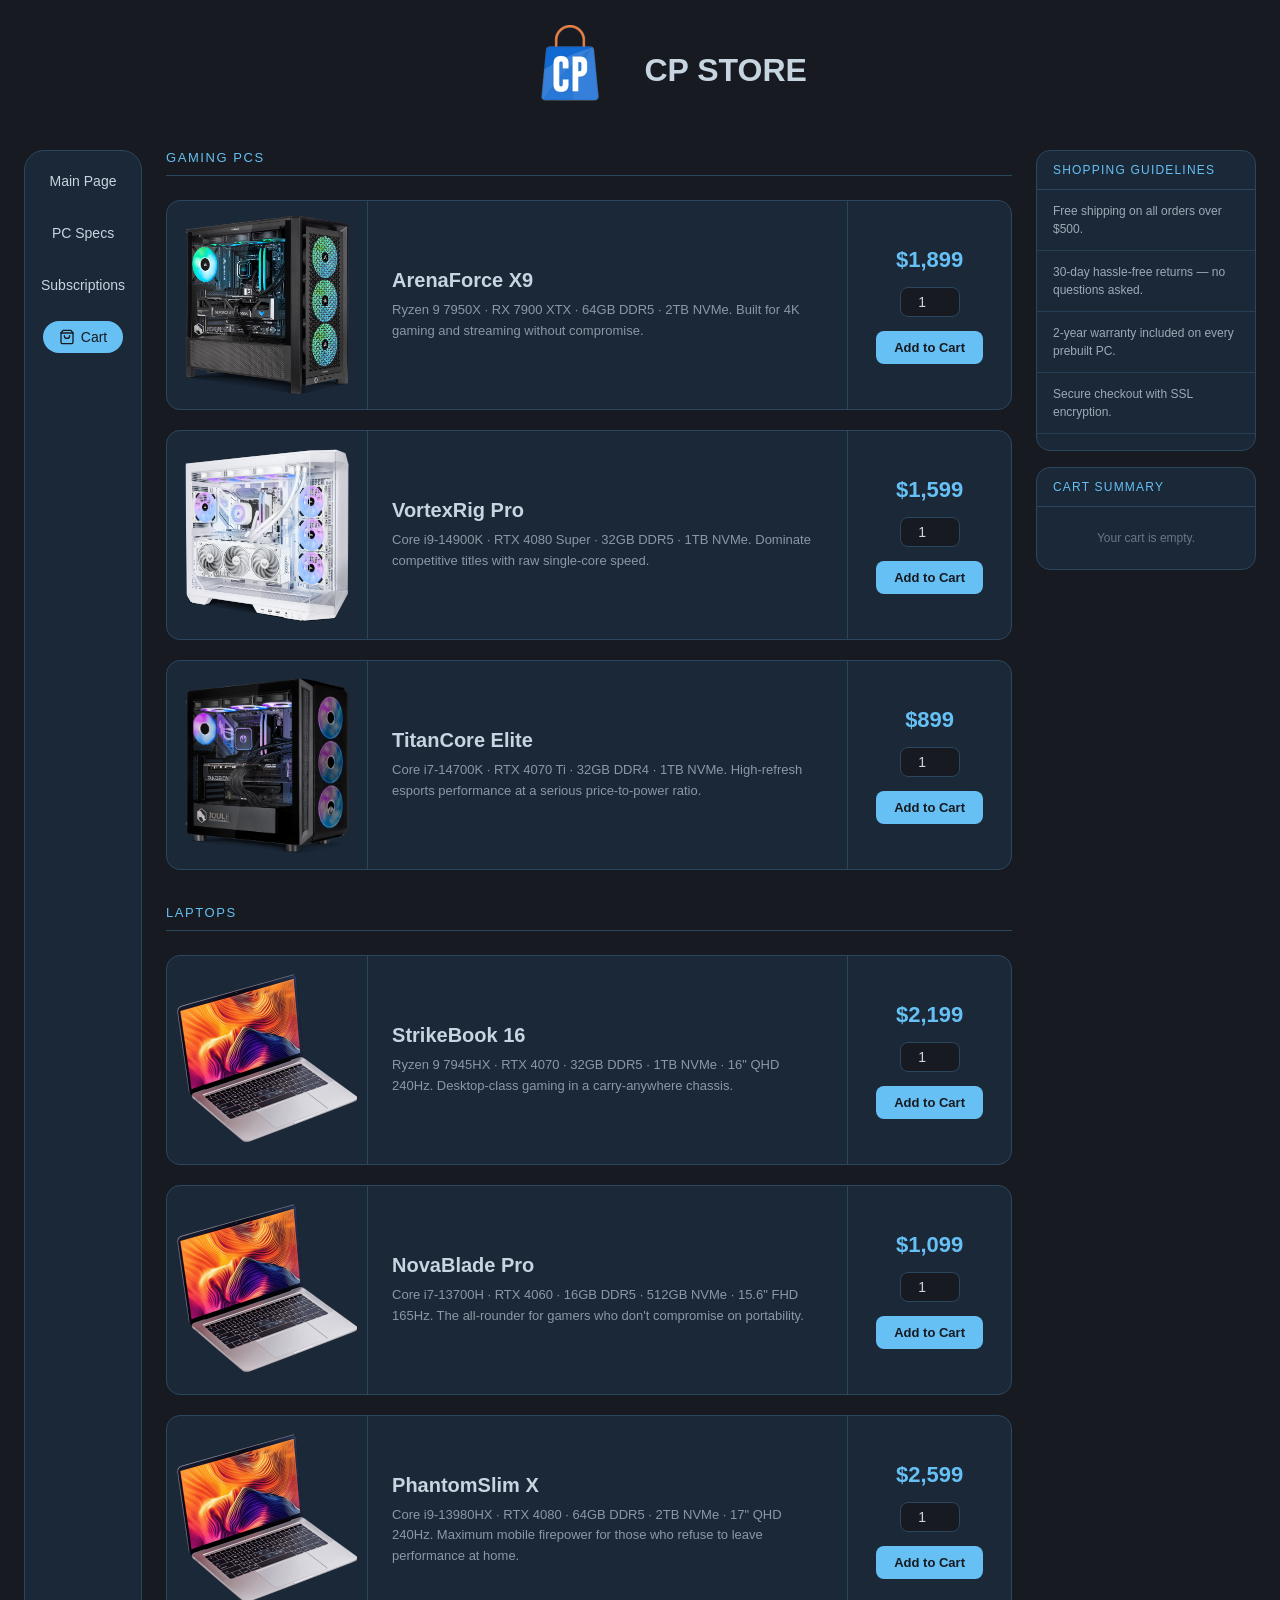
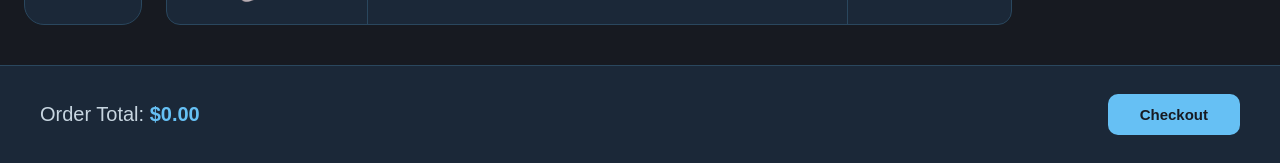
==== prebuiltPage.html @ c301ce2c "Your message here" ====
<!DOCTYPE html>
<html lang="en">
<head>
    <meta charset="UTF-8">
    <meta name="viewport" content="width=device-width, initial-scale=1.0">
    <link rel="stylesheet" href="styles.css">
    <link rel="stylesheet" href="prebuilt.css">
    <title>Prebuilt PCs – CP Store</title>
</head>
<body>

    <header class="mainPageHeader">
        <img src="/images/LOGO.png" alt="websiteLogo" class="logo">
        <h1 class="storeName">CP STORE</h1>
    </header>

    <div class="categoryPageLayout">

        <nav class="mainNav">
            <a href="/index.html" class="nav-link">Main Page</a>
            <a href="/specs" class="nav-link">PC Specs</a>
            <a href="/subscriptions" class="nav-link">Subscriptions</a>
            <a href="/cart" class="nav-link cart-link">
                <span class="lucide--shopping-cart"></span>
                Cart
            </a>
        </nav>

        <div class="sectionWrapper">

            <div class="section">
                <p class="sectionLabel">Gaming PCs</p>

                <article class="categoryArticle">
                    <div class="productImage">
                        <img src="/images/arctilepage1/PC1.webp" alt="Ryzen Beast Pro">
                    </div>
                    <div class="productInfo">
                        <span class="productName">ArenaForce X9</span>
                        <p class="productDescription">Ryzen 9 7950X · RX 7900 XTX · 64GB DDR5 · 2TB NVMe. Built for 4K gaming and streaming without compromise.</p>
                    </div>
                    <div class="productActions">
                        <span class="productPrice">$1,899</span>
                        <input class="qtyInput" type="number" value="1" min="1" max="5">
                        <button class="addToCart">Add to Cart</button>
                    </div>
                </article>

                <article class="categoryArticle">
                    <div class="productImage">
                        <img src="/images/arctilepage1/PC2.webp" alt="Intel Titan X">
                    </div>
                    <div class="productInfo">
                        <span class="productName">VortexRig Pro</span>
                        <p class="productDescription">Core i9-14900K · RTX 4080 Super · 32GB DDR5 · 1TB NVMe. Dominate competitive titles with raw single-core speed.</p>
                    </div>
                    <div class="productActions">
                        <span class="productPrice">$1,599</span>
                        <input class="qtyInput" type="number" value="1" min="1" max="5">
                        <button class="addToCart">Add to Cart</button>
                    </div>
                </article>

                <article class="categoryArticle">
                    <div class="productImage">
                        <img src="/images/arctilepage1/PC3.webp" alt="Storm Elite">
                    </div>
                    <div class="productInfo">
                        <span class="productName">TitanCore Elite</span>
                        <p class="productDescription">Core i7-14700K · RTX 4070 Ti · 32GB DDR4 · 1TB NVMe. High-refresh esports performance at a serious price-to-power ratio.</p>
                    </div>
                    <div class="productActions">
                        <span class="productPrice">$899</span>
                        <input class="qtyInput" type="number" value="1" min="1" max="5">
                        <button class="addToCart">Add to Cart</button>
                    </div>
                </article>
            </div>

            <div class="section">
                <p class="sectionLabel">LAPTOPS</p>

                <article class="categoryArticle">
                    <div class="productImage">
                        <img src="/images/arctilepage1/Laptop1.png" alt="ProStation Ultra">
                    </div>
                    <div class="productInfo">
                        <span class="productName">StrikeBook 16</span>
                        <p class="productDescription">Ryzen 9 7945HX · RTX 4070 · 32GB DDR5 · 1TB NVMe · 16" QHD 240Hz. Desktop-class gaming in a carry-anywhere chassis.</p>
                    </div>
                    <div class="productActions">
                        <span class="productPrice">$2,199</span>
                        <input class="qtyInput" type="number" value="1" min="1" max="5">
                        <button class="addToCart">Add to Cart</button>
                    </div>
                </article>

                <article class="categoryArticle">
                    <div class="productImage">
                        <img src="/images/arctilepage1/Laptop1.png" alt="Developer Rig">
                    </div>
                    <div class="productInfo">
                        <span class="productName">NovaBlade Pro</span>
                        <p class="productDescription">Core i7-13700H · RTX 4060 · 16GB DDR5 · 512GB NVMe · 15.6" FHD 165Hz. The all-rounder for gamers who don't compromise on portability.
</p>
                    </div>
                    <div class="productActions">
                        <span class="productPrice">$1,099</span>
                        <input class="qtyInput" type="number" value="1" min="1" max="5">
                        <button class="addToCart">Add to Cart</button>
                    </div>
                </article>

                <article class="categoryArticle">
                    <div class="productImage">
                        <img src="/images/arctilepage1/Laptop1.png" alt="Mini Office Pro">
                    </div>
                    <div class="productInfo">
                        <span class="productName">PhantomSlim X</span>
                        <p class="productDescription">Core i9-13980HX · RTX 4080 · 64GB DDR5 · 2TB NVMe · 17" QHD 240Hz. Maximum mobile firepower for those who refuse to leave performance at home.</p>
                    </div>
                    <div class="productActions">
                        <span class="productPrice">$2,599</span>
                        <input class="qtyInput" type="number" value="1" min="1" max="5">
                        <button class="addToCart">Add to Cart</button>
                    </div>
                </article>
            </div>

        </div>

        
        <div class="asidePanel">
 
           
            <aside class="asideBox">
                <div class="asideTitle">Shopping Guidelines</div>
                <div class="guidelinesScroll">
                    <div class="guidelinesTrack">
                        <div class="guidelineItem">Free shipping on all orders over $500.</div>
                        <div class="guidelineItem">30-day hassle-free returns — no questions asked.</div>
                        <div class="guidelineItem">2-year warranty included on every prebuilt PC.</div>
                        <div class="guidelineItem">Secure checkout with SSL encryption.</div>
                        <div class="guidelineItem">All PCs are tested before shipping.</div>
                        <div class="guidelineItem">Free tech support for 6 months after purchase.</div>
                        <div class="guidelineItem">Same-day dispatch on orders placed before 2 PM.</div>
                        <div class="guidelineItem">Old hardware recycling program at checkout.</div>
                        
                        <div class="guidelineItem">Free shipping on all orders over $500.</div>
                        <div class="guidelineItem">30-day hassle-free returns — no questions asked.</div>
                        <div class="guidelineItem">2-year warranty included on every prebuilt PC.</div>
                        <div class="guidelineItem">Secure checkout with SSL encryption.</div>
                        <div class="guidelineItem">All PCs are tested before shipping.</div>
                        <div class="guidelineItem">Free tech support for 6 months after purchase.</div>
                        <div class="guidelineItem">Same-day dispatch on orders placed before 2 PM.</div>
                        <div class="guidelineItem">Old hardware recycling program at checkout.</div>
                    </div>
                </div>
            </aside>

            <aside class="asideBox">
                <div class="asideTitle">Cart Summary</div>
                <div class="cartSummary">
                    <p class="cartSummaryEmpty">Your cart is empty.</p>
                </div>
            </aside>

        </div>

    </div>

    
    <footer class="checkoutFooter">
        <div class="checkoutTotal">
            Order Total: <span>$0.00</span>
        </div>
        <button class="checkoutBtn">Checkout</button>
    </footer>

</body>
</html>
---- styles.css ----
*{ 
    margin: 0;
    padding:0;
    box-sizing: border-box;
}
:root{
    --background-color-primary:#171A21;
    --background-color-Secondary:#1B2838;
    --background-color-Tertiary:#2A475E;
    --text-color:#C7D5E0;
}
body{
    background-color: var(--background-color-primary);
    font-family:'Franklin Gothic Medium', sans-serif;
}
.mainPageHeader{
    display:flex;
    align-items:center;
    width: 291px;
    margin: auto;
}
.logo{
    width: 150px;
}
.storeName{
    
    color: var(--text-color);
    margin-bottom: 10px;
    white-space: nowrap;
}
.article{
    display: flex;
    align-items: stretch;
    border-radius: 14px;
    overflow: hidden;
    border: 1px solid var(--background-color-Tertiary);
    cursor: pointer;
    position: relative;
    height: 250px;
    width: 100%;    
    min-width: 500px;   
    background: var(--background-color-Secondary);
    transition: transform 0.3s cubic-bezier(0.34, 1.4, 0.64, 1),
    box-shadow 0.3s ease,
    border-color 0.25s ease;
}
.article a {
    display: flex;
    align-items: center;
    width: 100%;
    text-decoration: none;
    color: inherit;
}
.article a div:first-child {
    width: 300px;
    height: 100%;
    overflow: hidden;
}

.article a div:first-child img {
    width: 100%;
    height: 100%;
    object-fit: cover;
}
.row-name {
      display: flex;
      align-items: center;
      padding: 0 22px;
      min-width: 170px;
      background: var(--background-color-Secondary);
      border-left: 1px solid var(--background-color-Tertiary);
      flex-shrink: 0;
    }
.categories-wrapper { 
    padding: 0 20px;
    display: flex;
    flex-direction: column;
    gap: 25px;
    flex: 1; /* takes remaining space */

}
.row-desc {
      display: flex;
      align-items: center;
      max-width: 0;
      overflow: hidden;
      white-space: nowrap;
      background: var(--background-color-Secondary);
      border-left: 1px solid transparent;
      opacity: 0;
      flex-shrink: 0;
      transition: max-width 0.45s cubic-bezier(0.4, 0, 0.2, 1),
                  padding 0.45s cubic-bezier(0.4, 0, 0.2, 1),
                  border-color 0.3s ease 0.1s,
                  opacity 0.3s ease;
    }
 .article:hover .row-desc {
    max-width: 600px;
    padding: 0 22px;
    border-left-color: var(--background-color-Tertiary);
    opacity: 1;
}
.row-name span {
    font-size: 26px;
    color: var(--text-color);
}
.row-desc p {
    font-size: 22px;
    color: var(--text-color);
    opacity: 0.75;
    white-space: normal;
    max-width: 100%;
    line-height: 1.55;
}

.row-link {
    margin-left: auto;
    display: flex;
    align-items: center;
    padding: 0 20px;
    font-size: 22px;
    font-weight: 500;
    white-space: nowrap;
    gap: 5px;
    color: #66C0F4;
    border-left: 1px solid var(--background-color-Tertiary);
    flex-shrink: 0;
    transition: gap 0.2s ease;
}

.article:hover .row-link {
    gap: 10px;
}

.lucide--user {
  display: inline-block;
  width: 24px;
  height: 24px;
  background-repeat: no-repeat;
  background-size: 100% 100%;
  background-image: url("data:image/svg+xml,%3Csvg xmlns='http://www.w3.org/2000/svg' viewBox='0 0 24 24'%3E%3Cg fill='none' stroke='%23ffffff' stroke-linecap='round' stroke-linejoin='round' stroke-width='2'%3E%3Cpath d='M19 21v-2a4 4 0 0 0-4-4H9a4 4 0 0 0-4 4v2'/%3E%3Ccircle cx='12' cy='7' r='4'/%3E%3C/g%3E%3C/svg%3E");
}
.lucide--mail {
  display: inline-block;
  width: 24px;
  height: 24px;
  background-repeat: no-repeat;
  background-size: 100% 100%;
  background-image: url("data:image/svg+xml,%3Csvg xmlns='http://www.w3.org/2000/svg' viewBox='0 0 24 24'%3E%3Cg fill='none' stroke='%23ffffff' stroke-linecap='round' stroke-linejoin='round' stroke-width='2'%3E%3Cpath d='m22 7l-8.991 5.727a2 2 0 0 1-2.009 0L2 7'/%3E%3Crect width='20' height='16' x='2' y='4' rx='2'/%3E%3C/g%3E%3C/svg%3E");
}
.lucide--id-card {
  display: inline-block;
  width: 24px;
  height: 24px;
  background-repeat: no-repeat;
  background-size: 100% 100%;
  background-image: url("data:image/svg+xml,%3Csvg xmlns='http://www.w3.org/2000/svg' viewBox='0 0 24 24'%3E%3Cg fill='none' stroke='%23ffffff' stroke-linecap='round' stroke-linejoin='round' stroke-width='2'%3E%3Cpath d='M16 10h2m-2 4h2M6.17 15a3 3 0 0 1 5.66 0'/%3E%3Ccircle cx='9' cy='11' r='2'/%3E%3Crect width='20' height='14' x='2' y='5' rx='2'/%3E%3C/g%3E%3C/svg%3E");
}
.informations {
    display: flex;
    gap: 48px;
    flex-wrap: wrap;
    padding: 40px 100px;
    background: var(--background-color-Secondary);
    border-top: 1px solid var(--background-color-Tertiary);
    margin-top: 100px;
}

.stundentCard {
    display: flex;
    flex-direction: column;
    gap: 10px;
}

.infoRow {
    display: flex;
    align-items: center;
    gap: 10px;
    font-size: 14px;
    color: var(--text-color);
}
    .footer-title {
      font-size: 13px;
      letter-spacing: 0.12em;
      text-transform: uppercase;
      color: var(--text-muted);
      border-bottom: 1px solid var(--bg-tertiary);
      padding-bottom: 12px;
      
    }
    .innerFooter {
      max-width: 100%;
      margin: 0 auto;
      display: flex;
      flex-direction: column;
      gap: 32px;
    }
    .students {
      display: flex;
      width:100%;
      gap: 300px;
      flex-wrap: wrap;
    }
.projectTeam{
    color: var(--text-color);
    font-size: 25px;
}
.mainNav {
    display: flex;
    flex-direction: column;
    align-items: center;
    gap: 20px;
    background: var(--background-color-Secondary);
    border: 1px solid var(--background-color-Tertiary);
    border-radius: 20px;
    padding-top: 14px;
    width: fit-content;
    position: sticky;
    top: 20px;          
    flex-shrink: 0;
    align-self: stretch; 
}
.nav-link {
    display: flex;
    align-items: center;
    gap: 6px;
    text-decoration: none;
    color: var(--text-color);
    font-size: 14px;
    padding: 8px 16px;
    border-radius: 50px;
    transition: background 0.2s ease, color 0.2s ease;
    white-space: nowrap;
}

.nav-link:hover {
    background: var(--background-color-Tertiary);
    color: #ffffff;
}

.cart-link {
    background: #66C0F4;
    color: #171A21;
    font-weight: 500;
}

.cart-link:hover {
    background: #4aa8e0;
    color: #171A21;
}

.lucide--shopping-cart {
    display: inline-block;
    width: 16px;
    height: 16px;
    background-repeat: no-repeat;
    background-size: 100% 100%;
    background-image: url("data:image/svg+xml,%3Csvg xmlns='http://www.w3.org/2000/svg' viewBox='0 0 24 24'%3E%3Cg fill='none' stroke='%23171A21' stroke-linecap='round' stroke-linejoin='round' stroke-width='2'%3E%3Cpath d='M6 2L3 6v14a2 2 0 0 0 2 2h14a2 2 0 0 0 2-2V6l-3-4z'/%3E%3Cline x1='3' y1='6' x2='21' y2='6'/%3E%3Cpath d='M16 10a4 4 0 0 1-8 0'/%3E%3C/g%3E%3C/svg%3E");
}
.pageLayout {
    display: flex;
    align-items: flex-start;
    gap: 24px;
    padding: 0 20px;
}/* ── Page layout ────────────────────────────────────── */
.categoryPageLayout {
    display: flex;
    align-items: flex-start;
    gap: 24px;
    padding: 0px 24px 20px;
}

/* ── Center column ──────────────────────────────────── */
.sectionWrapper {
    display: flex;
    flex-direction: column;
    gap: 35px;
    flex: 1;
    min-width: 0;
}

.sectionLabel {
    font-size: 13px;
    letter-spacing: .12em;
    text-transform: uppercase;
    color: #66C0F4;
    border-bottom: 1px solid var(--background-color-Tertiary);
    padding-bottom: 10px;
    margin-bottom: 4px;
}

.section {
    display: flex;
    flex-direction: column;
    gap: 20px;
}

/* ── Product card ───────────────────────────────────── */
.categoryArticle {
    display: flex;
    align-items: stretch;
    border-radius: 14px;
    overflow: hidden;
    border: 1px solid var(--background-color-Tertiary);
    background: var(--background-color-Secondary);
    height: 210px;
    transition: transform 0.3s cubic-bezier(0.34, 1.4, 0.64, 1),
                box-shadow 0.3s ease,
                border-color 0.25s ease;
}

.categoryArticle:hover {
    transform: translateX(4px);
    box-shadow: 0 8px 32px rgba(0,0,0,0.45);
    border-color: #66C0F4;
}

.productImage {
    display: flex;
    flex-direction: column;
    align-items: center;
    justify-content: center;
    width: 200px;
    flex-shrink: 0;
    overflow: hidden;
    
}

.productImage img {
    width: 180px;
    height: 180px;
    object-fit: cover;
    
    transition: transform 0.4s ease;
}

.categoryArticle:hover .productImage img {
    transform: scale(1.04);
}

.productInfo {
    display: flex;
    flex-direction: column;
    justify-content: center;
    gap: 8px;
    padding: 18px 24px;
    flex: 1;
    border-left: 1px solid var(--background-color-Tertiary);
}

.productName {
    font-size: 20px;
    font-weight: 700;
    color: var(--text-color);
}

.productDescription {
    font-size: 13px;
    color: var(--text-color);
    opacity: 0.65;
    line-height: 1.55;
    max-width: 480px;
}

/* ── Right side: price + controls ──────────────────── */
.productActions {
    display: flex;
    flex-direction: column;
    align-items: center;
    justify-content: center;
    gap: 14px;
    padding: 0 28px;
    border-left: 1px solid var(--background-color-Tertiary);
    flex-shrink: 0;
    min-width: 160px;
}

.productPrice {
    font-size: 22px;
    font-weight: 700;
    color: #66C0F4;
    white-space: nowrap;
}

.qtyInput {
    width: 60px;
    height: 30px;
    background: var(--background-color-primary);
    border: 1px solid var(--background-color-Tertiary);
    border-radius: 8px;
    color: var(--text-color);
    text-align: center;
    font-size: 14px;
    font-family: inherit;
    padding: 0 6px;
}

.addToCart {
    background: #66C0F4;
    color: #171A21;
    border: none;
    border-radius: 8px;
    padding: 9px 18px;
    font-size: 13px;
    font-weight: 700;
    font-family: inherit;
    cursor: pointer;
    white-space: nowrap;
    transition: background 0.2s ease, transform 0.15s ease;
}

.addToCart:hover {
    background: #4aa8e0;
    transform: scale(1.04);
}

.addToCart:active { transform: scale(0.97); }

/* ── Aside panels ───────────────────────────────────── */
.asidePanel {
    width: 220px;
    flex-shrink: 0;
    position: sticky;
    top: 20px;
    display: flex;
    flex-direction: column;
    gap: 16px;
}

.asideBox {
    background: var(--background-color-Secondary);
    border: 1px solid var(--background-color-Tertiary);
    border-radius: 14px;
    overflow: hidden;
}

.asideTitle {
    font-size: 12px;
    letter-spacing: .10em;
    text-transform: uppercase;
    color: #66C0F4;
    padding: 12px 16px;
    border-bottom: 1px solid var(--background-color-Tertiary);
}

/* Aside 1 – scrolling guidelines */
.guidelinesScroll {
    height: 260px;
    overflow: hidden;
    position: relative;
}

.guidelinesTrack {
    display: flex;
    flex-direction: column;
    animation: scrollUp 18s linear infinite;
}

.guidelinesTrack:hover { animation-play-state: paused; }

@keyframes scrollUp {
    0%   { transform: translateY(0); }
    100% { transform: translateY(-50%); }
}

.guidelineItem {
    padding: 12px 16px;
    border-bottom: 1px solid var(--background-color-Tertiary);
    font-size: 12px;
    color: var(--text-color);
    opacity: 0.75;
    line-height: 1.5;
}

/* Aside 2 – cart summary */
.cartSummary {
    padding: 14px 16px;
    display: flex;
    flex-direction: column;
    gap: 10px;
}

.cartSummaryEmpty {
    font-size: 12px;
    color: var(--text-color);
    opacity: 0.45;
    text-align: center;
    padding: 10px 0;
}

.checkoutFooter {
    background: var(--background-color-Secondary);
    border-top: 1px solid var(--background-color-Tertiary);
    padding: 28px 40px;
    display: flex;
    align-items: center;
    justify-content: space-between;
    flex-wrap: wrap;
    gap: 16px;
    margin-top: 20px;
}

.checkoutTotal {
    font-size: 20px;
    color: var(--text-color);
}

.checkoutTotal span {
    color: #66C0F4;
    font-weight: 700;
}

.checkoutBtn {
    background: #66C0F4;
    color: #171A21;
    border: none;
    border-radius: 10px;
    padding: 12px 32px;
    font-size: 15px;
    font-weight: 700;
    font-family: inherit;
    cursor: pointer;
    transition: background 0.2s ease, transform 0.15s ease;
}

.checkoutBtn:hover { background: #4aa8e0; transform: scale(1.03); }
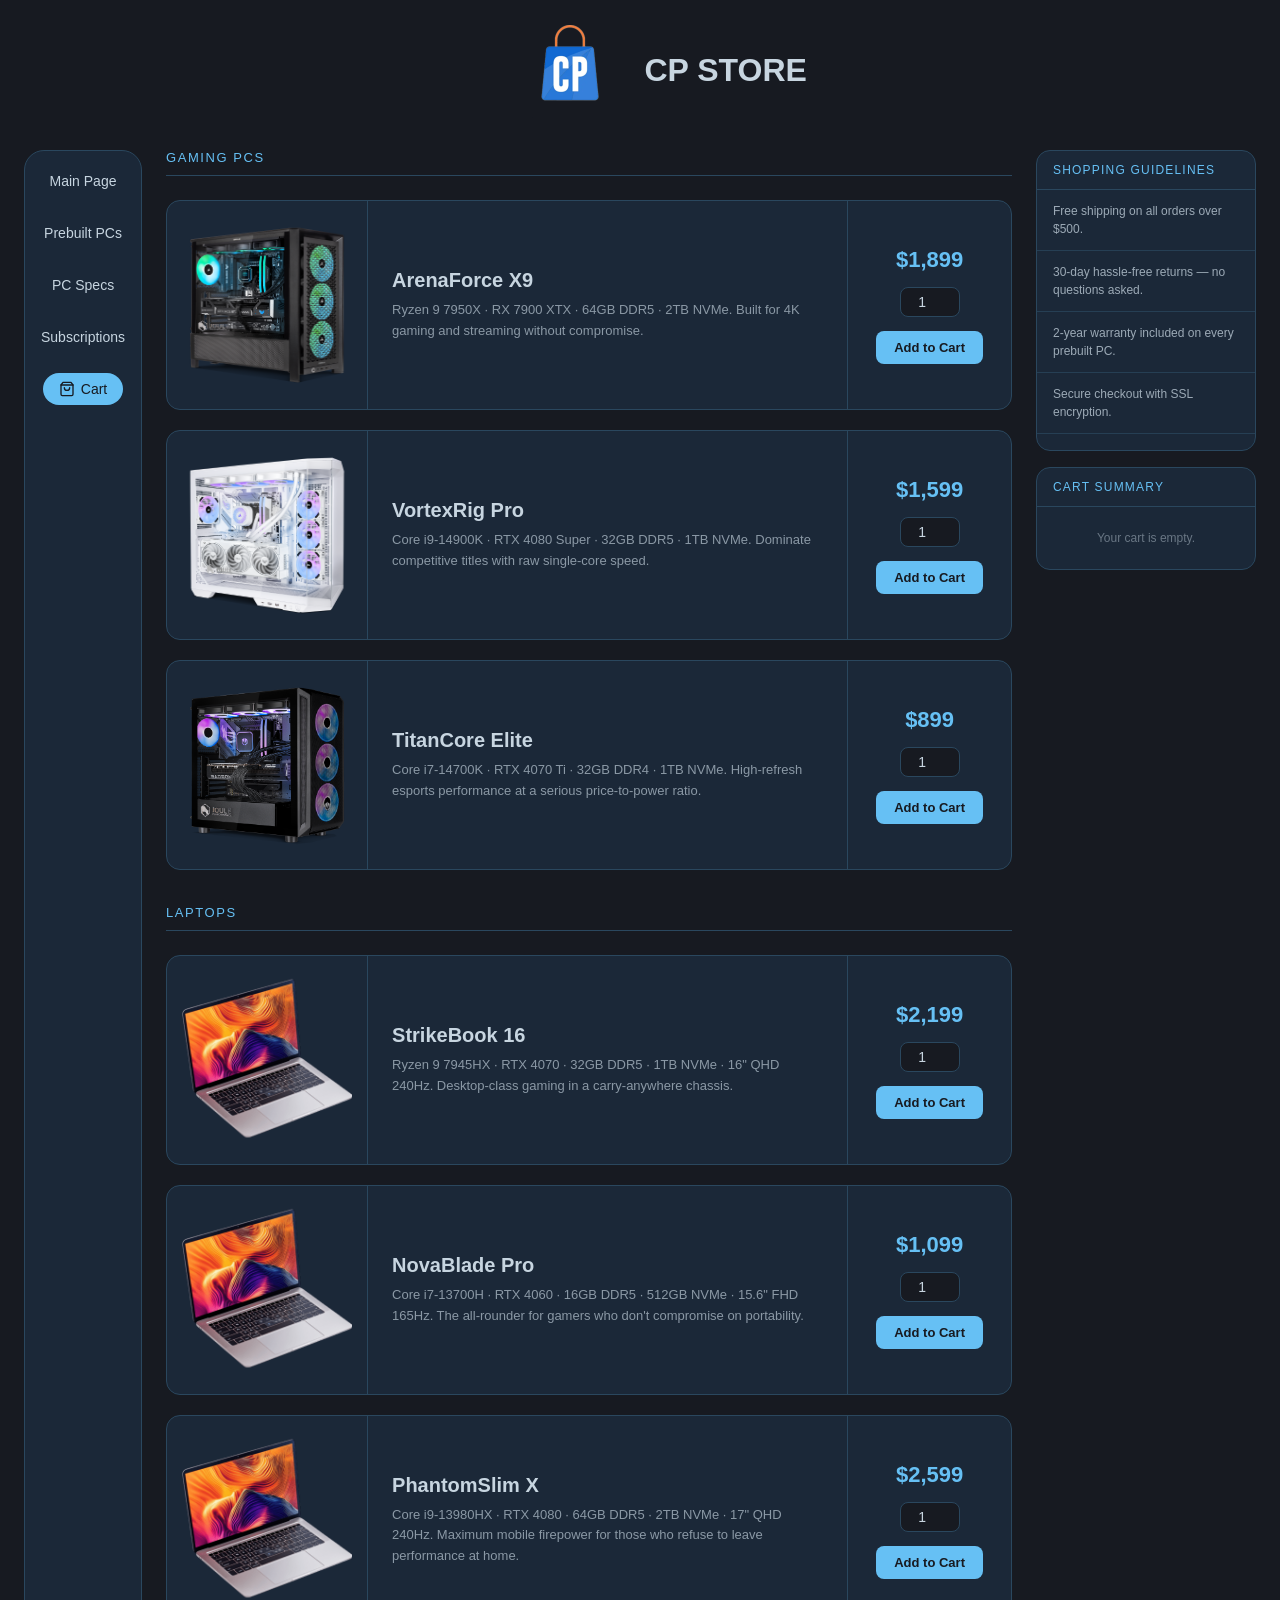
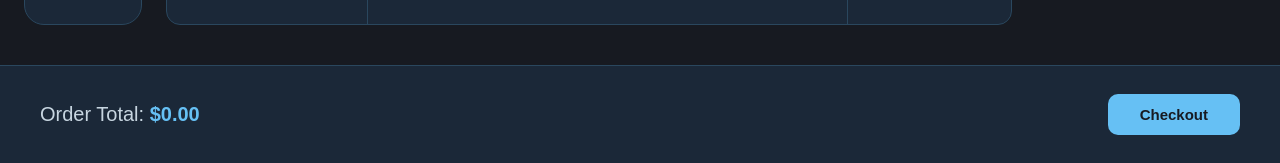
==== commit 4c6d1363: "First push to existing repo" ====
--- a/prebuiltPage.html
+++ b/prebuiltPage.html
@@ -17,14 +17,36 @@
     <div class="categoryPageLayout">
 
         <nav class="mainNav">
-            <a href="/index.html" class="nav-link">Main Page</a>
-            <a href="/specs" class="nav-link">PC Specs</a>
-            <a href="/subscriptions" class="nav-link">Subscriptions</a>
-            <a href="/cart" class="nav-link cart-link">
+            <a href="/main.html" class="nav-link">Main Page</a>
+            <a href="/prebuiltPage.html" class="nav-link">Prebuilt PCs</a>
+            <a href="/PCspecs.html" class="nav-link">PC Specs</a>
+            <a href="/subscriptions.html" class="nav-link">Subscriptions</a>
+            <label for="cartToggle" class="nav-link cart-link">
                 <span class="lucide--shopping-cart"></span>
                 Cart
-            </a>
+            </label>
         </nav>
+
+        <!-- Cart Toggle Checkbox (hidden) -->
+        <input type="checkbox" id="cartToggle" class="cartToggle">
+
+        <!-- Cart Modal -->
+        <div class="cartModal">
+            <label for="cartToggle" class="cartModalOverlay"></label>
+            <div class="cartModalContent">
+                <div class="cartModalHeader">
+                    <h2>Shopping Cart</h2>
+                    <label for="cartToggle" class="closeBtn">&times;</label>
+                </div>
+                <div class="cartModalBody">
+                    <p class="emptyCart">Your cart is empty</p>
+                </div>
+                <div class="cartModalFooter">
+                    <div class="cartTotal">Total: <span>$0.00</span></div>
+                    <button class="checkoutBtn">Checkout</button>
+                </div>
+            </div>
+        </div>
 
         <div class="sectionWrapper">
 
@@ -169,7 +191,23 @@
 
     </div>
 
-    
+    <!-- Cart Modal -->
+    <div id="cartModal" class="cartModal">
+        <div class="cartModalContent">
+            <div class="cartModalHeader">
+                <h2>Shopping Cart</h2>
+                <button class="closeBtn" id="closeCart">&times;</button>
+            </div>
+            <div class="cartModalBody" id="cartItems">
+                <p class="emptyCart">Your cart is empty</p>
+            </div>
+            <div class="cartModalFooter">
+                <div class="cartTotal">Total: <span id="cartTotalPrice">$0.00</span></div>
+                <button class="checkoutBtn">Checkout</button>
+            </div>
+        </div>
+    </div>
+
     <footer class="checkoutFooter">
         <div class="checkoutTotal">
             Order Total: <span>$0.00</span>
--- a/styles.css
+++ b/styles.css
@@ -262,7 +262,7 @@
     align-items: flex-start;
     gap: 24px;
     padding: 0 20px;
-}/* ── Page layout ────────────────────────────────────── */
+}
 .categoryPageLayout {
     display: flex;
     align-items: flex-start;
@@ -270,7 +270,6 @@
     padding: 0px 24px 20px;
 }
 
-/* ── Center column ──────────────────────────────────── */
 .sectionWrapper {
     display: flex;
     flex-direction: column;
@@ -295,7 +294,6 @@
     gap: 20px;
 }
 
-/* ── Product card ───────────────────────────────────── */
 .categoryArticle {
     display: flex;
     align-items: stretch;
@@ -327,9 +325,8 @@
 }
 
 .productImage img {
-    width: 180px;
-    height: 180px;
-    object-fit: cover;
+    width: 170px;
+    height: 170px;
     
     transition: transform 0.4s ease;
 }
@@ -362,7 +359,6 @@
     max-width: 480px;
 }
 
-/* ── Right side: price + controls ──────────────────── */
 .productActions {
     display: flex;
     flex-direction: column;
@@ -416,7 +412,6 @@
 
 .addToCart:active { transform: scale(0.97); }
 
-/* ── Aside panels ───────────────────────────────────── */
 .asidePanel {
     width: 220px;
     flex-shrink: 0;
@@ -443,7 +438,6 @@
     border-bottom: 1px solid var(--background-color-Tertiary);
 }
 
-/* Aside 1 – scrolling guidelines */
 .guidelinesScroll {
     height: 260px;
     overflow: hidden;
@@ -472,7 +466,6 @@
     line-height: 1.5;
 }
 
-/* Aside 2 – cart summary */
 .cartSummary {
     padding: 14px 16px;
     display: flex;
@@ -523,4 +516,131 @@
     transition: background 0.2s ease, transform 0.15s ease;
 }
 
-.checkoutBtn:hover { background: #4aa8e0; transform: scale(1.03); }+.checkoutBtn:hover { background: #4aa8e0; transform: scale(1.03); }
+.productImagec {
+    width: 1000px;
+}
+
+.cartToggle {
+    display: none;
+}
+
+.cartModal {
+    position: fixed;
+    top: 0;
+    left: 0;
+    width: 100%;
+    height: 100%;
+    z-index: 999;
+    pointer-events: none;
+    opacity: 0;
+    transition: opacity 0.3s ease;
+}
+
+.cartToggle:checked ~ .cartModal {
+    pointer-events: all;
+    opacity: 1;
+}
+
+.cartModalOverlay {
+    position: fixed;
+    top: 0;
+    left: 0;
+    width: 100%;
+    height: 100%;
+    background: rgba(0, 0, 0, 0.6);
+    cursor: pointer;
+}
+
+.cartModalContent {
+    position: fixed;
+    top: 50%;
+    left: 50%;
+    transform: translate(-50%, -50%);
+    background: var(--background-color-Secondary);
+    border: 1px solid var(--background-color-Tertiary);
+    border-radius: 14px;
+    width: 90%;
+    max-width: 500px;
+    max-height: 80vh;
+    display: flex;
+    flex-direction: column;
+    box-shadow: 0 8px 32px rgba(0, 0, 0, 0.6);
+    animation: slideIn 0.3s ease;
+    z-index: 1000;
+}
+
+@keyframes slideIn {
+    from {
+        transform: translate(-50%, -60%);
+        opacity: 0;
+    }
+    to {
+        transform: translate(-50%, -50%);
+        opacity: 1;
+    }
+}
+
+.cartModalHeader {
+    display: flex;
+    justify-content: space-between;
+    align-items: center;
+    padding: 20px 24px;
+    border-bottom: 1px solid var(--background-color-Tertiary);
+}
+
+.cartModalHeader h2 {
+    font-size: 22px;
+    color: var(--text-color);
+    margin: 0;
+}
+
+.closeBtn {
+    background: none;
+    border: none;
+    color: var(--text-color);
+    font-size: 28px;
+    cursor: pointer;
+    padding: 0;
+    width: 30px;
+    height: 30px;
+    display: flex;
+    align-items: center;
+    justify-content: center;
+    transition: color 0.2s ease;
+}
+
+.closeBtn:hover {
+    color: #66C0F4;
+}
+
+.cartModalBody {
+    flex: 1;
+    overflow-y: auto;
+    padding: 16px;
+}
+
+.emptyCart {
+    text-align: center;
+    color: var(--text-color);
+    opacity: 0.6;
+    padding: 30px 20px;
+}
+
+.cartModalFooter {
+    display: flex;
+    justify-content: space-between;
+    align-items: center;
+    padding: 20px 24px;
+    border-top: 1px solid var(--background-color-Tertiary);
+}
+
+.cartTotal {
+    font-size: 16px;
+    color: var(--text-color);
+}
+
+.cartTotal span {
+    color: #66C0F4;
+    font-weight: 700;
+}
